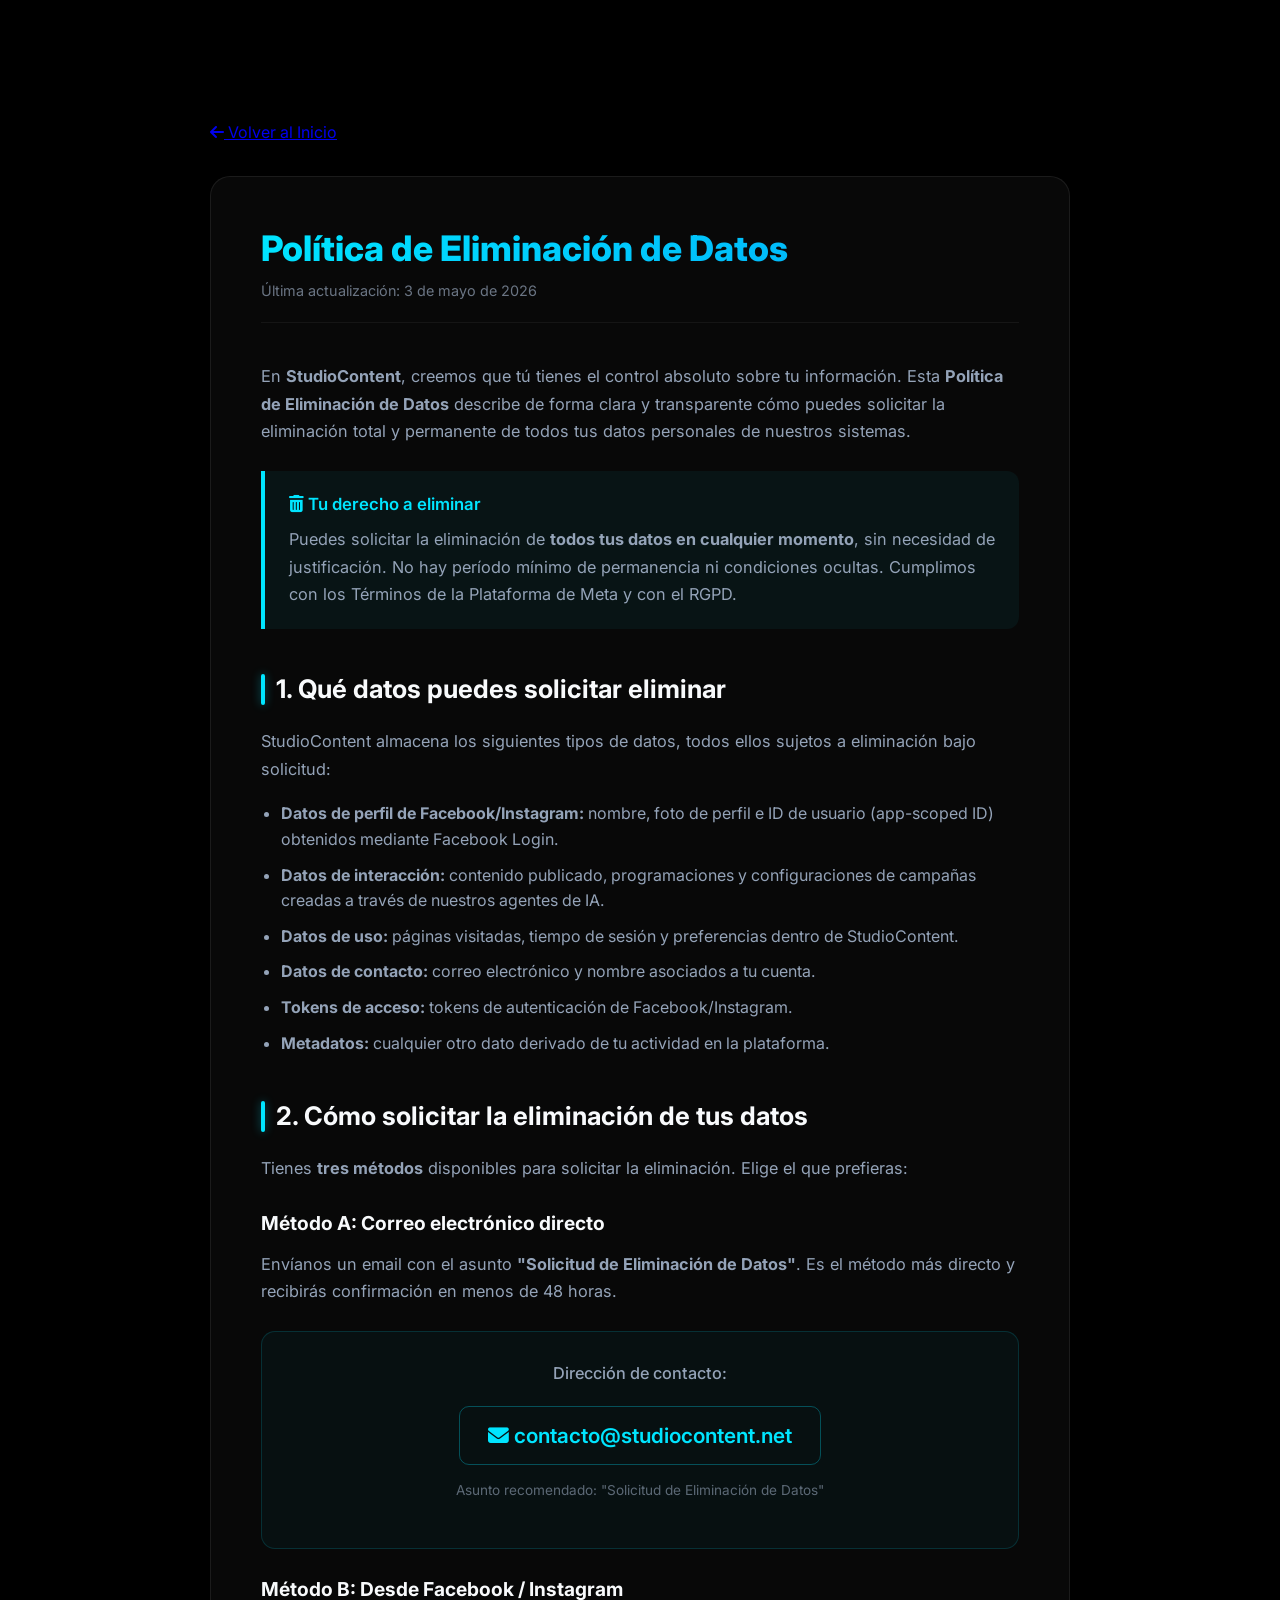
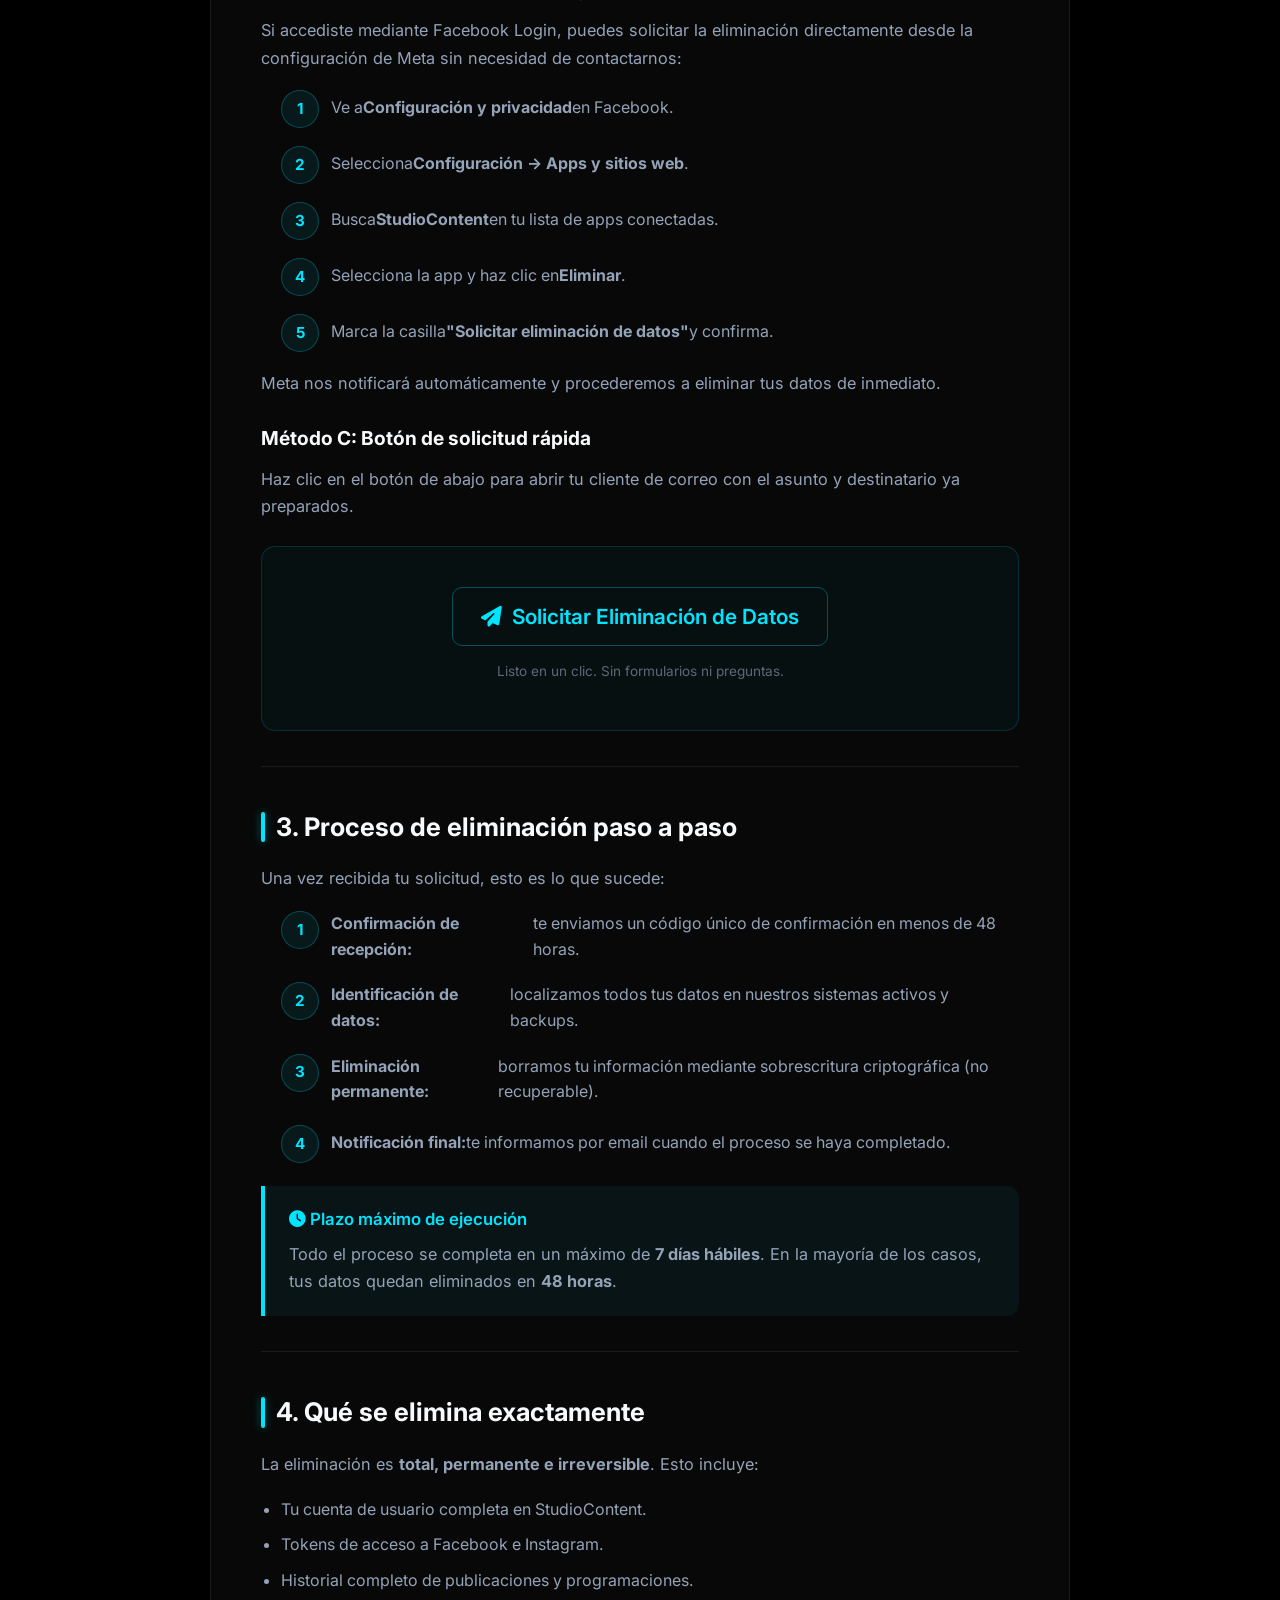
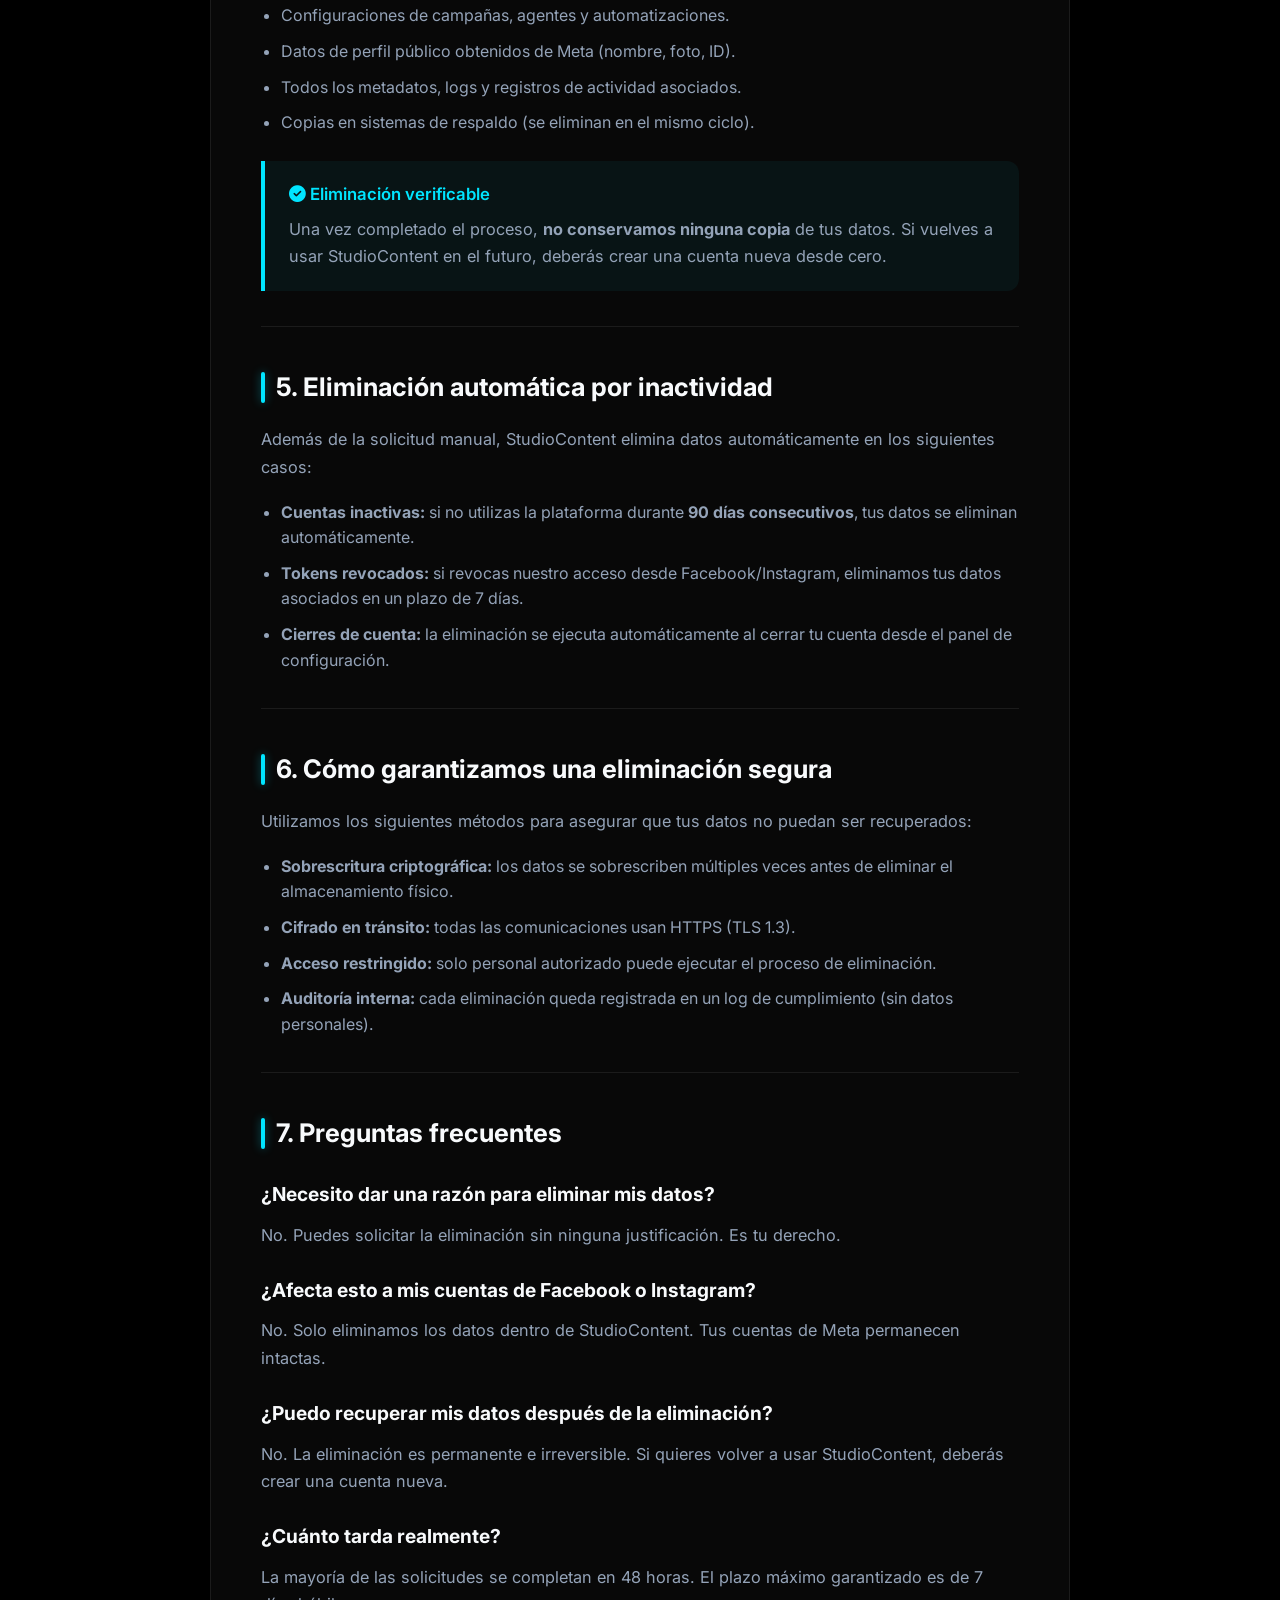
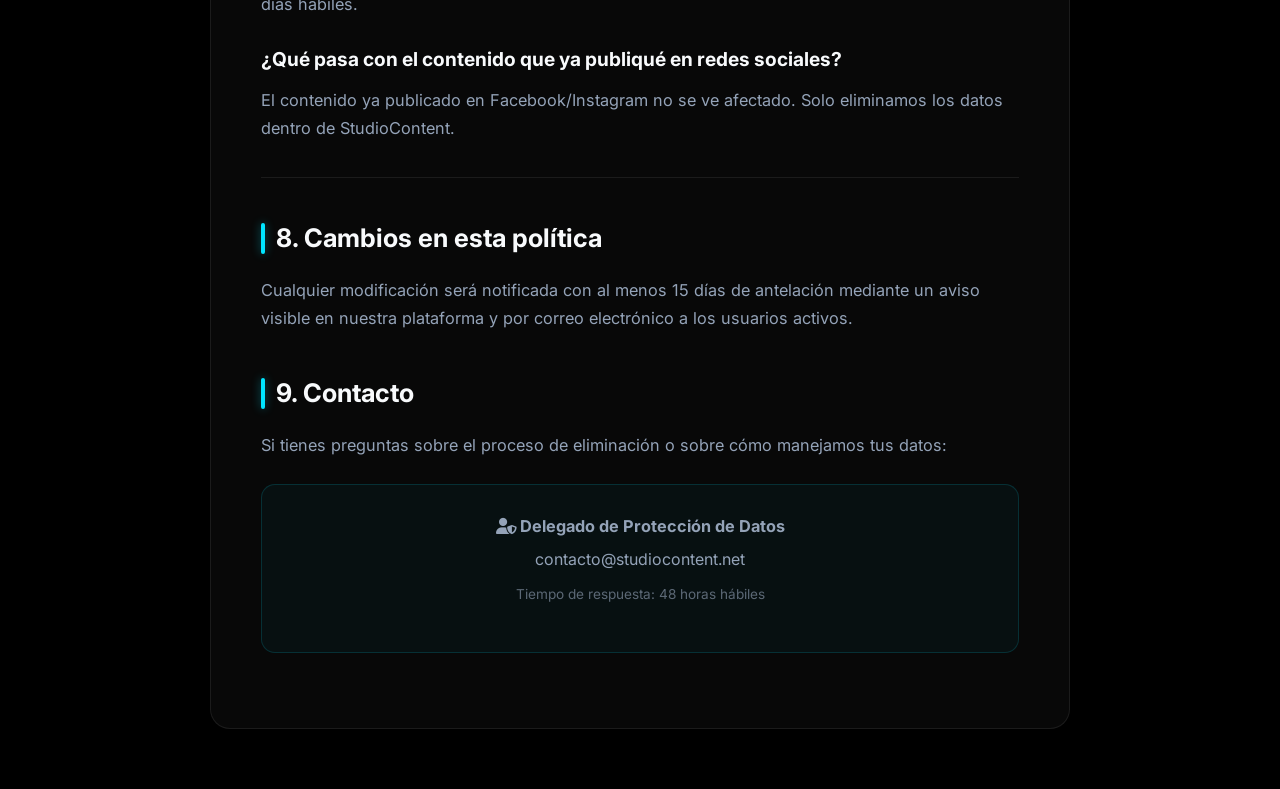
==== privacidad.html @ d4dc36b8 "Add files via upload" ====
<!DOCTYPE html>
<html lang="es">

<head>
  <meta charset="UTF-8" />
  <meta name="viewport" content="width=device-width, initial-scale=1.0" />
  <title>Política de Eliminación de Datos - StudioContent</title>

  <link rel="preconnect" href="https://fonts.googleapis.com">
  <link rel="preconnect" href="https://fonts.gstatic.com" crossorigin>
  <link href="https://fonts.googleapis.com/css2?family=Inter:wght@400;500;600;700;800&display=swap" rel="stylesheet">

  <link rel="stylesheet" href="style.css" />

  <link rel="stylesheet" href="https://cdnjs.cloudflare.com/ajax/libs/font-awesome/6.5.0/css/all.min.css"
    integrity="sha512-..." crossorigin="anonymous" referrerpolicy="no-referrer" />

  <style>
    :root {
      --bg-dark: #000000;
      --accent-cyan: #00e5ff;
      --accent-blue: #0070f3;
      --text-primary: #f8fafc;
      --text-secondary: #94a3b8;
      --gradient-primary: linear-gradient(135deg, #00e5ff 0%, #0070f3 100%);
      --glass-effect: rgba(255, 255, 255, 0.03);
      --glass-border: rgba(255, 255, 255, 0.08);
    }

    * {
      margin: 0;
      padding: 0;
      box-sizing: border-box;
      font-family: 'Inter', system-ui, -apple-system, sans-serif;
    }

    body {
      background-color: var(--bg-dark);
      color: var(--text-primary);
    }

    .landing-container {
      max-width: 900px;
      margin: 0 auto;
      padding: 120px 20px 60px;
    }

    .back-nav {
      margin-bottom: 30px;
    }

    .content-card {
      background: var(--glass-effect);
      backdrop-filter: blur(16px);
      -webkit-backdrop-filter: blur(16px);
      border: 1px solid var(--glass-border);
      border-radius: 20px;
      padding: 50px;
    }

    .content-card h1 {
      font-size: 2.2rem;
      font-weight: 800;
      margin-bottom: 10px;
      line-height: 1.2;
      background: var(--gradient-primary);
      background-size: 200% auto;
      color: transparent;
      -webkit-background-clip: text;
      background-clip: text;
    }

    .content-card .last-updated {
      font-size: 0.9rem;
      color: var(--text-secondary);
      margin-bottom: 40px;
      border-bottom: 1px solid var(--glass-border);
      padding-bottom: 20px;
      opacity: 0.7;
    }

    .content-card h2 {
      font-size: 1.6rem;
      color: var(--text-primary);
      margin-top: 40px;
      margin-bottom: 18px;
      position: relative;
      padding-left: 15px;
    }

    .content-card h2::before {
      content: '';
      position: absolute;
      left: 0;
      top: 5px;
      bottom: 5px;
      width: 4px;
      background: var(--accent-cyan);
      border-radius: 4px;
      box-shadow: 0 0 10px rgba(0, 229, 255, 0.4);
    }

    .content-card h3 {
      font-size: 1.2rem;
      color: var(--text-primary);
      margin-top: 25px;
      margin-bottom: 12px;
    }

    .content-card p {
      font-size: 1.02rem;
      color: var(--text-secondary);
      line-height: 1.7;
      margin-bottom: 18px;
    }

    .content-card ul,
    .content-card ol {
      margin-bottom: 20px;
      padding-left: 20px;
      color: var(--text-secondary);
    }

    .content-card li {
      margin-bottom: 10px;
      line-height: 1.6;
    }

    .highlight-box {
      background: rgba(0, 229, 255, 0.05);
      border-left: 4px solid var(--accent-cyan);
      padding: 20px 24px;
      margin: 25px 0;
      border-radius: 0 12px 12px 0;
      color: #fff;
    }

    .highlight-box .highlight-title {
      font-weight: 600;
      color: var(--accent-cyan);
      margin-bottom: 8px;
      font-size: 1.05rem;
    }

    .contact-card {
      background: rgba(0, 229, 255, 0.04);
      border: 1px solid rgba(0, 229, 255, 0.15);
      border-radius: 14px;
      padding: 28px;
      margin: 25px 0;
      text-align: center;
    }

    .contact-card .email-link {
      display: inline-block;
      font-size: 1.3rem;
      font-weight: 600;
      color: var(--accent-cyan);
      text-decoration: none;
      padding: 12px 28px;
      border: 1px solid rgba(0, 229, 255, 0.3);
      border-radius: 10px;
      margin-top: 12px;
      transition: all 0.3s ease;
    }

    .contact-card .email-link:hover {
      background: rgba(0, 229, 255, 0.1);
      box-shadow: 0 0 25px rgba(0, 229, 255, 0.2);
      transform: translateY(-2px);
    }

    .step-list {
      counter-reset: step;
      list-style: none;
      padding-left: 0;
    }

    .step-list li {
      counter-increment: step;
      position: relative;
      padding-left: 50px;
      margin-bottom: 20px;
      min-height: 36px;
      display: flex;
      align-items: center;
    }

    .step-list li::before {
      content: counter(step);
      position: absolute;
      left: 0;
      top: 0;
      width: 36px;
      height: 36px;
      background: rgba(0, 229, 255, 0.08);
      border: 1px solid rgba(0, 229, 255, 0.25);
      border-radius: 50%;
      display: flex;
      align-items: center;
      justify-content: center;
      font-weight: 700;
      color: var(--accent-cyan);
      font-size: 0.95rem;
    }

    .divider {
      border: none;
      border-top: 1px solid rgba(255, 255, 255, 0.08);
      margin: 35px 0;
    }

    @media (max-width: 768px) {
      .landing-container {
        padding: 100px 16px 40px;
      }

      .content-card {
        padding: 30px 20px;
      }

      .content-card h1 {
        font-size: 1.7rem;
      }

      .step-list li {
        padding-left: 44px;
      }
    }
  </style>
</head>

<body>
  <div class="landing-container">
    <div class="back-nav">
      <a href="index.html" class="btn btn-secondary">
        <i class="fa-solid fa-arrow-left"></i> Volver al Inicio
      </a>
    </div>

    <div class="content-card">
      <h1>Política de Eliminación de Datos</h1>
      <div class="last-updated">Última actualización: 3 de mayo de 2026</div>

      <!-- INTRO -->
      <p>En <strong>StudioContent</strong>, creemos que tú tienes el control absoluto sobre tu información. Esta
        <strong>Política de Eliminación de Datos</strong> describe de forma clara y transparente cómo puedes solicitar
        la eliminación total y permanente de todos tus datos personales de nuestros sistemas.
      </p>

      <div class="highlight-box">
        <div class="highlight-title"><i class="fa-solid fa-trash-can"></i> Tu derecho a eliminar</div>
        <p style="margin-bottom: 0;">Puedes solicitar la eliminación de <strong>todos tus datos en cualquier
            momento</strong>, sin necesidad de justificación. No hay período mínimo de permanencia ni condiciones
          ocultas. Cumplimos con los Términos de la Plataforma de Meta y con el RGPD.</p>
      </div>

      <!-- SECCIÓN 1: QUÉ DATOS ESTÁN SUJETOS A ELIMINACIÓN -->
      <h2>1. Qué datos puedes solicitar eliminar</h2>
      <p>StudioContent almacena los siguientes tipos de datos, todos ellos sujetos a eliminación bajo solicitud:</p>
      <ul>
        <li><strong>Datos de perfil de Facebook/Instagram:</strong> nombre, foto de perfil e ID de usuario (app-scoped
          ID) obtenidos mediante Facebook Login.</li>
        <li><strong>Datos de interacción:</strong> contenido publicado, programaciones y configuraciones de campañas
          creadas a través de nuestros agentes de IA.</li>
        <li><strong>Datos de uso:</strong> páginas visitadas, tiempo de sesión y preferencias dentro de StudioContent.
        </li>
        <li><strong>Datos de contacto:</strong> correo electrónico y nombre asociados a tu cuenta.</li>
        <li><strong>Tokens de acceso:</strong> tokens de autenticación de Facebook/Instagram.</li>
        <li><strong>Metadatos:</strong> cualquier otro dato derivado de tu actividad en la plataforma.</li>
      </ul>

      <!-- SECCIÓN 2: MÉTODOS DE ELIMINACIÓN -->
      <h2>2. Cómo solicitar la eliminación de tus datos</h2>
      <p>Tienes <strong>tres métodos</strong> disponibles para solicitar la eliminación. Elige el que prefieras:</p>

      <h3>Método A: Correo electrónico directo</h3>
      <p>Envíanos un email con el asunto <strong>"Solicitud de Eliminación de Datos"</strong>. Es el método más directo
        y
        recibirás confirmación en menos de 48 horas.</p>

      <div class="contact-card">
        <p style="margin-bottom: 6px; font-weight: 500;">Dirección de contacto:</p>
        <a href="mailto:contacto@studiocontent.net" class="email-link">
          <i class="fa-solid fa-envelope"></i> contacto@studiocontent.net
        </a>
        <p style="margin-top: 14px; font-size: 0.85rem; opacity: 0.6;">Asunto recomendado: "Solicitud de Eliminación de
          Datos"</p>
      </div>

      <h3>Método B: Desde Facebook / Instagram</h3>
      <p>Si accediste mediante Facebook Login, puedes solicitar la eliminación directamente desde la configuración de
        Meta sin necesidad de contactarnos:</p>
      <ol class="step-list">
        <li>Ve a <strong>Configuración y privacidad</strong> en Facebook.</li>
        <li>Selecciona <strong>Configuración → Apps y sitios web</strong>.</li>
        <li>Busca <strong>StudioContent</strong> en tu lista de apps conectadas.</li>
        <li>Selecciona la app y haz clic en <strong>Eliminar</strong>.</li>
        <li>Marca la casilla <strong>"Solicitar eliminación de datos"</strong> y confirma.</li>
      </ol>
      <p>Meta nos notificará automáticamente y procederemos a eliminar tus datos de inmediato.</p>

      <h3>Método C: Botón de solicitud rápida</h3>
      <p>Haz clic en el botón de abajo para abrir tu cliente de correo con el asunto y destinatario ya preparados.</p>
      <div class="contact-card">
        <a href="mailto:contacto@studiocontent.net?subject=Solicitud%20de%20Eliminaci%C3%B3n%20de%20Datos"
          class="email-link" style="display: inline-flex; align-items: center; gap: 10px;">
          <i class="fa-solid fa-paper-plane"></i> Solicitar Eliminación de Datos
        </a>
        <p style="margin-top: 14px; font-size: 0.85rem; opacity: 0.6;">Listo en un clic. Sin formularios ni preguntas.
        </p>
      </div>

      <hr class="divider" />

      <!-- SECCIÓN 3: PROCESO DE ELIMINACIÓN -->
      <h2>3. Proceso de eliminación paso a paso</h2>
      <p>Una vez recibida tu solicitud, esto es lo que sucede:</p>
      <ol class="step-list">
        <li><strong>Confirmación de recepción:</strong> te enviamos un código único de confirmación en menos de 48
          horas.</li>
        <li><strong>Identificación de datos:</strong> localizamos todos tus datos en nuestros sistemas activos y
          backups.</li>
        <li><strong>Eliminación permanente:</strong> borramos tu información mediante sobrescritura criptográfica (no
          recuperable).</li>
        <li><strong>Notificación final:</strong> te informamos por email cuando el proceso se haya completado.</li>
      </ol>

      <div class="highlight-box">
        <div class="highlight-title"><i class="fa-solid fa-clock"></i> Plazo máximo de ejecución</div>
        <p style="margin-bottom: 0;">Todo el proceso se completa en un máximo de <strong>7 días hábiles</strong>. En la
          mayoría de los casos, tus datos quedan eliminados en <strong>48 horas</strong>.</p>
      </div>

      <hr class="divider" />

      <!-- SECCIÓN 4: ALCANCE DE LA ELIMINACIÓN -->
      <h2>4. Qué se elimina exactamente</h2>
      <p>La eliminación es <strong>total, permanente e irreversible</strong>. Esto incluye:</p>
      <ul>
        <li>Tu cuenta de usuario completa en StudioContent.</li>
        <li>Tokens de acceso a Facebook e Instagram.</li>
        <li>Historial completo de publicaciones y programaciones.</li>
        <li>Configuraciones de campañas, agentes y automatizaciones.</li>
        <li>Datos de perfil público obtenidos de Meta (nombre, foto, ID).</li>
        <li>Todos los metadatos, logs y registros de actividad asociados.</li>
        <li>Copias en sistemas de respaldo (se eliminan en el mismo ciclo).</li>
      </ul>

      <div class="highlight-box">
        <div class="highlight-title"><i class="fa-solid fa-circle-check"></i> Eliminación verificable</div>
        <p style="margin-bottom: 0;">Una vez completado el proceso, <strong>no conservamos ninguna copia</strong> de tus
          datos. Si vuelves a usar StudioContent en el futuro, deberás crear una cuenta nueva desde cero.</p>
      </div>

      <hr class="divider" />

      <!-- SECCIÓN 5: ELIMINACIÓN AUTOMÁTICA POR INACTIVIDAD -->
      <h2>5. Eliminación automática por inactividad</h2>
      <p>Además de la solicitud manual, StudioContent elimina datos automáticamente en los siguientes casos:</p>
      <ul>
        <li><strong>Cuentas inactivas:</strong> si no utilizas la plataforma durante <strong>90 días
            consecutivos</strong>, tus datos se eliminan automáticamente.</li>
        <li><strong>Tokens revocados:</strong> si revocas nuestro acceso desde Facebook/Instagram, eliminamos tus datos
          asociados en un plazo de 7 días.</li>
        <li><strong>Cierres de cuenta:</strong> la eliminación se ejecuta automáticamente al cerrar tu cuenta desde el
          panel de configuración.</li>
      </ul>

      <hr class="divider" />

      <!-- SECCIÓN 6: SEGURIDAD EN LA ELIMINACIÓN -->
      <h2>6. Cómo garantizamos una eliminación segura</h2>
      <p>Utilizamos los siguientes métodos para asegurar que tus datos no puedan ser recuperados:</p>
      <ul>
        <li><strong>Sobrescritura criptográfica:</strong> los datos se sobrescriben múltiples veces antes de eliminar el
          almacenamiento físico.</li>
        <li><strong>Cifrado en tránsito:</strong> todas las comunicaciones usan HTTPS (TLS 1.3).</li>
        <li><strong>Acceso restringido:</strong> solo personal autorizado puede ejecutar el proceso de eliminación.</li>
        <li><strong>Auditoría interna:</strong> cada eliminación queda registrada en un log de cumplimiento (sin datos
          personales).</li>
      </ul>

      <hr class="divider" />

      <!-- SECCIÓN 7: PREGUNTAS FRECUENTES -->
      <h2>7. Preguntas frecuentes</h2>

      <h3>¿Necesito dar una razón para eliminar mis datos?</h3>
      <p>No. Puedes solicitar la eliminación sin ninguna justificación. Es tu derecho.</p>

      <h3>¿Afecta esto a mis cuentas de Facebook o Instagram?</h3>
      <p>No. Solo eliminamos los datos dentro de StudioContent. Tus cuentas de Meta permanecen intactas.</p>

      <h3>¿Puedo recuperar mis datos después de la eliminación?</h3>
      <p>No. La eliminación es permanente e irreversible. Si quieres volver a usar StudioContent, deberás crear una
        cuenta nueva.</p>

      <h3>¿Cuánto tarda realmente?</h3>
      <p>La mayoría de las solicitudes se completan en 48 horas. El plazo máximo garantizado es de 7 días hábiles.</p>

      <h3>¿Qué pasa con el contenido que ya publiqué en redes sociales?</h3>
      <p>El contenido ya publicado en Facebook/Instagram no se ve afectado. Solo eliminamos los datos dentro de
        StudioContent.</p>

      <hr class="divider" />

      <!-- SECCIÓN 8: CAMBIOS Y CONTACTO -->
      <h2>8. Cambios en esta política</h2>
      <p>Cualquier modificación será notificada con al menos 15 días de antelación mediante un aviso visible en nuestra
        plataforma y por correo electrónico a los usuarios activos.</p>

      <h2>9. Contacto</h2>
      <p>Si tienes preguntas sobre el proceso de eliminación o sobre cómo manejamos tus datos:</p>
      <div class="contact-card">
        <p style="margin-bottom: 6px;"><strong><i class="fa-solid fa-user-shield"></i> Delegado de Protección de
            Datos</strong></p>
        <a href="mailto:contacto@studiocontent.net" style="color: var(--text-secondary); text-decoration: none;">
          contacto@studiocontent.net
        </a>
        <p style="margin-top: 10px; font-size: 0.85rem; opacity: 0.6;">Tiempo de respuesta: 48 horas hábiles</p>
      </div>

    </div>
  </div>

</body>

</html>
---- style.css ----
:root {
    --bg-dark: #000000;
    --card-bg: #0a0a0a;
    --accent-cyan: #00e5ff;
    --accent-emerald: #6ba3ff;
    --text-primary: #f8fafc;
    --text-secondary: #94a3b8;
    --gradient-primary: linear-gradient(135deg, #00e5ff 0%, #0070f3 100%);
    --shadow-neon: 0 0 20px rgba(0, 229, 255, 0.3);
    --glass-effect: rgba(255, 255, 255, 0.03);
    --glass-border: rgba(255, 255, 255, 0.08);
}

* {
    margin: 0;
    padding: 0;
    box-sizing: border-box;
    font-family: 'Inter', system-ui, -apple-system, sans-serif;
}

body {
    background-color: var(--bg-dark);
    color: var(--text-primary);
    overflow-x: hidden;
    line-height: 1.6;
}

/* Scrollbar */
::-webkit-scrollbar {
    width: 6px;
}
::-webkit-scrollbar-track {
    background: var(--bg-dark);
}
::-webkit-scrollbar-thumb {
    background: var(--glass-border);
    border-radius: 10px;
}
::-webkit-scrollbar-thumb:hover {
    background: var(--accent-cyan);
}

/* Utils */
.container {
    max-width: 1200px;
    margin: 0 auto;
    padding: 0 2rem;
}

.gradient-text {
    background: var(--gradient-primary);
    -webkit-background-clip: text;
    background-clip: text;
    -webkit-text-fill-color: transparent;
}

.glass {
    background: var(--glass-effect);
    backdrop-filter: blur(12px);
    border: 1px solid var(--glass-border);
    border-radius: 16px;
}

.btn-primary {
    background: var(--gradient-primary);
    color: #fff;
    padding: 0.8rem 2rem;
    border-radius: 50px;
    text-decoration: none;
    font-weight: 700;
    transition: all 0.4s cubic-bezier(0.4, 0, 0.2, 1);
    box-shadow: 0 10px 30px -10px rgba(0, 229, 255, 0.5);
    display: inline-block;
    border: 1px solid rgba(0, 229, 255, 0.3);
    cursor: pointer;
    position: relative;
    overflow: hidden;
}

.btn-primary::after {
    content: '';
    position: absolute;
    top: 0;
    left: -150%;
    width: 50%;
    height: 100%;
    background: linear-gradient(
        to right,
        rgba(255, 255, 255, 0) 0%,
        rgba(255, 255, 255, 0.4) 50%,
        rgba(255, 255, 255, 0) 100%
    );
    transform: skewX(-25deg);
    animation: shine 4s infinite;
}

@keyframes shine {
    0% { left: -150%; }
    20% { left: 200%; }
    100% { left: 200%; }
}

.btn-primary:hover {
    transform: translateY(-4px) scale(1.03);
    box-shadow: 0 20px 40px -10px rgba(0, 229, 255, 0.8);
    background: linear-gradient(135deg, #00e5ff 20%, #0070f3 100%);
}

@keyframes bounceFast {
    0%, 100% { transform: translateY(0); }
    50% { transform: translateY(-6px); }
}

.btn-bounce {
    animation: bounceFast 0.5s infinite cubic-bezier(0.28, 0.84, 0.42, 1);
}

/* Animations */
.reveal {
    opacity: 0;
    transform: translateY(30px);
    transition: all 1s cubic-bezier(0.22, 1, 0.36, 1);
}

.reveal.revealed {
    opacity: 1;
    transform: translateY(0);
}

/* Header/Nav */
header {
    position: fixed;
    top: 0;
    left: 0;
    width: 100%;
    z-index: 1000;
    padding: 1.5rem 0;
    transition: all 0.3s ease;
}

header.scrolled {
    padding: 1rem 0;
    background: rgba(10, 12, 16, 0.8);
    backdrop-filter: blur(10px);
    border-bottom: 1px solid var(--glass-border);
}

nav {
    display: flex;
    justify-content: space-between;
    align-items: center;
}

.logo {
    font-size: 1.5rem;
    font-weight: 800;
    letter-spacing: -1px;
}

.nav-links {
    display: flex;
    gap: 2.5rem;
    list-style: none;
}

.nav-links a {
    text-decoration: none;
    color: var(--text-secondary);
    font-size: 0.95rem;
    font-weight: 500;
    transition: color 0.3s;
}

.nav-links a:hover {
    color: var(--accent-cyan);
}

/* Hero Section */
.hero {
    padding: 6rem 0 4rem;
    text-align: center;
    position: relative;
}

.hero::before {
    content: '';
    position: absolute;
    top: 0;
    left: 50%;
    transform: translateX(-50%);
    width: 80%;
    height: 400px;
    background: radial-gradient(circle, rgba(0, 229, 255, 0.08) 0%, transparent 70%);
    z-index: -1;
}

.badge {
    background: var(--glass-effect);
    border: 1px solid var(--glass-border);
    padding: 0.5rem 1.2rem;
    border-radius: 100px;
    font-size: 0.8rem;
    font-weight: 600;
    text-transform: uppercase;
    letter-spacing: 1px;
    margin-bottom: 2rem;
    display: inline-block;
}

.hero h1 {
    font-size: clamp(2.5rem, 6vw, 4.5rem);
    font-weight: 800;
    line-height: 1.1;
    margin-bottom: 1.5rem;
}

.magenta-text {
    color: #00e5ff;
    text-shadow: 0 0 15px rgba(0, 229, 255, 0.35);
}

.white-text {
    color: #ffffff;
}

.hero-title .text-block {
    display: inline;
}

.hero p {
    color: var(--text-secondary);
    font-size: 1.2rem;
    max-width: 700px;
    margin: 0 auto 2.5rem;
}

.pills-container {
    display: flex;
    justify-content: center;
    gap: 1rem;
    flex-wrap: wrap;
    margin-bottom: 4rem;
}

.pill {
    background: var(--glass-effect);
    border: 1px solid var(--glass-border);
    padding: 0.6rem 1.5rem;
    border-radius: 12px;
    font-size: 0.85rem;
    font-weight: 700;
    color: var(--text-primary);
}

.hero-media {
    max-width: 1000px;
    margin: 0 auto;
    position: relative;
    border-radius: 20px;
    overflow: hidden;
    box-shadow: 0 40px 100px -30px rgba(0, 0, 0, 0.8);
    border: 1px solid var(--glass-border);
}

.hero-media img {
    width: 100%;
    display: block;
}

/* Video Preview Section Styles */
.video-section-wrapper {
    max-width: 1000px;
    margin: 0 auto 5rem;
    position: relative;
    z-index: 5;
    padding: 0 1rem;
}

.video-glow {
    position: absolute;
    top: 50%;
    left: 50%;
    transform: translate(-50%, -50%);
    width: 110%;
    height: 110%;
    background: radial-gradient(circle, rgba(0, 229, 255, 0.12) 0%, transparent 70%);
    z-index: -1;
    pointer-events: none;
}

.video-container {
    position: relative;
    border-radius: 20px;
    overflow: hidden;
    box-shadow: 0 40px 100px -30px rgba(0, 0, 0, 0.8);
    transition: all 0.5s cubic-bezier(0.16, 1, 0.3, 1);
    border: 1px solid var(--glass-border);
}

.video-container:hover {
    transform: translateY(-8px) scale(1.02);
    box-shadow: 0 50px 110px -20px rgba(0, 229, 255, 0.25);
    border-color: rgba(0, 229, 255, 0.4);
}

.video-poster {
    position: relative;
    width: 100%;
    aspect-ratio: 16 / 9;
    cursor: pointer;
    overflow: hidden;
}

.placeholder-img {
    width: 100%;
    height: 100%;
    object-fit: cover;
    filter: brightness(0.6) contrast(1.1);
    transition: transform 0.8s ease, filter 0.5s ease;
}

.video-container:hover .placeholder-img {
    transform: scale(1.05);
    filter: brightness(0.7) contrast(1.1);
}

.play-icon-overlay {
    position: absolute;
    inset: 0;
    display: flex;
    flex-direction: column;
    align-items: center;
    justify-content: center;
    gap: 2rem;
    background: radial-gradient(circle, rgba(0, 0, 0, 0.2) 0%, rgba(0, 0, 0, 0.5) 100%);
    transition: all 0.4s ease;
}

.play-circle {
    width: 90px;
    height: 90px;
    background: rgba(255, 255, 255, 0.1);
    backdrop-filter: blur(12px);
    border: 1px solid rgba(255, 255, 255, 0.2);
    border-radius: 50%;
    display: flex;
    align-items: center;
    justify-content: center;
    transition: all 0.4s cubic-bezier(0.175, 0.885, 0.32, 1.275);
}

.play-circle svg {
    width: 36px;
    height: 36px;
    margin-left: 5px;
}

.video-container:hover .play-circle {
    background: #00e5ff;
    border-color: #00e5ff;
    transform: scale(1.15);
    box-shadow: 0 0 40px rgba(0, 229, 255, 0.6);
}

.video-container:hover .play-circle svg path {
    fill: #000;
}

.coming-soon {
    font-size: 0.85rem;
    font-weight: 800;
    letter-spacing: 3px;
    text-transform: uppercase;
    color: var(--text-primary);
    background: rgba(0, 255, 136, 0.1);
    padding: 0.6rem 1.6rem;
    border-radius: 50px;
    border: 1px solid rgba(0, 255, 136, 0.3);
    backdrop-filter: blur(10px);
    box-shadow: 0 5px 15px rgba(0, 0, 0, 0.3);
    transform: translateY(10px);
    opacity: 0.8;
    transition: all 0.4s ease;
}

.video-container:hover .coming-soon {
    transform: translateY(0);
    opacity: 1;
    background: rgba(0, 255, 136, 0.2);
    border-color: var(--accent-cyan);
}

.video-container video {
    width: 100%;
    display: block;
}

/* Carousel / Marquee section */
.marquee-container {
    position: relative;
    overflow: hidden;
    width: 100vw;
    left: 50%;
    transform: translateX(-50%);
    padding: 2rem 0;
}

.marquee-fade-left {
    position: absolute;
    left: 0;
    top: 0;
    bottom: 0;
    width: 15vw;
    background: linear-gradient(to right, var(--bg-dark), transparent);
    z-index: 20;
    pointer-events: none;
}

.marquee-fade-right {
    position: absolute;
    right: 0;
    top: 0;
    bottom: 0;
    width: 15vw;
    background: linear-gradient(to left, var(--bg-dark), transparent);
    z-index: 20;
    pointer-events: none;
}

.marquee-track {
    display: flex;
    width: max-content;
    gap: 1.5rem;
    padding-right: 1.5rem;
    animation: marquee 40s linear infinite;
    margin-bottom: 2rem;
}

.marquee-track-reverse {
    display: flex;
    width: max-content;
    gap: 1.5rem;
    padding-right: 1.5rem;
    animation: marquee-reverse 45s linear infinite;
}

.marquee-track:hover, .marquee-track-reverse:hover {
    animation-play-state: paused;
}

@keyframes marquee {
    0% { transform: translateX(0); }
    100% { transform: translateX(-50%); }
}

@keyframes marquee-reverse {
    0% { transform: translateX(-50%); }
    100% { transform: translateX(0); }
}

.marquee-item {
    width: 240px;
    aspect-ratio: 4 / 5;
    position: relative;
    border-radius: 16px;
}

@media (min-width: 768px) {
    .marquee-item {
        width: 300px;
    }
}

.marquee-item-glow {
    position: absolute;
    inset: 0;
    background: rgba(0, 229, 255, 0.2);
    border-radius: 16px;
    filter: blur(20px);
    opacity: 0;
    transition: opacity 0.5s ease;
}

.marquee-item:hover .marquee-item-glow {
    opacity: 1;
}

.marquee-item img {
    width: 100%;
    height: 100%;
    object-fit: cover;
    border-radius: 16px;
    border: 1px solid rgba(255, 255, 255, 0.1);
    position: relative;
    z-index: 10;
    transition: transform 0.5s ease;
    box-shadow: 0 20px 40px -10px rgba(0, 0, 0, 0.5);
}

.marquee-item:hover img {
    transform: scale(1.02);
}

/* Sections */
section {
    padding: 6rem 0;
}

.section-head {
    text-align: center;
    margin-bottom: 4rem;
}

.section-head h2 {
    font-size: 2.5rem;
    margin-bottom: 1rem;
}

/* Bento Grid */
.bento-grid {
    display: grid;
    grid-template-columns: repeat(3, 1fr);
    gap: 1.5rem;
}

.bento-item {
    padding: 2.5rem;
    transition: transform 0.3s;
}

.bento-item:hover {
    transform: translateY(-5px);
}

.bento-item h3 {
    margin-bottom: 1rem;
    font-size: 1.5rem;
}

.bento-item p {
    color: var(--text-secondary);
}

.bento-1 { grid-column: span 2; }
.bento-2 { grid-column: span 1; }
.bento-3 { grid-column: span 1; }
.bento-4 { grid-column: span 2; }

/* Pricing */
.pricing-card {
    max-width: 500px;
    margin: 0 auto;
    padding: 3rem;
    text-align: center;
}

.price {
    font-size: 4rem;
    font-weight: 800;
    margin: 1.5rem 0;
}

.old-price {
    text-decoration: line-through;
    opacity: 0.5;
    font-size: 1.5rem;
}

.features-list {
    list-style: none;
    margin-bottom: 2rem;
    text-align: left;
}

.features-list li {
    margin-bottom: 0.8rem;
    display: flex;
    align-items: center;
}

.features-list li::before {
    content: '✓';
    color: var(--accent-cyan);
    margin-right: 10px;
    font-weight: bold;
}

/* Mobile */
@media (max-width: 768px) {
    .container { padding: 0 1.2rem; }
    section { padding: 3rem 0; }
    .section-head { margin-bottom: 2rem; }
    .section-head h2 { font-size: 1.8rem; }
    .hero { padding: 5rem 0 3rem; }
    
    /* Optimized Typography to match screenshot */
    .hero h1.hero-title { 
        font-size: 2.3rem; /* Make it large and punchy */
        line-height: 1.1; 
        letter-spacing: -1px;
    }
    .hero-title .text-block {
        display: block; /* Break lines naturally for impact */
    }

    .hero p { margin: 0 auto 1.5rem; font-size: 1rem; line-height: 1.4; }
    .badge { margin-bottom: 1rem; padding: 0.3rem 0.8rem; font-size: 0.7rem; }
    .hero-media { margin-top: 1rem; }
    
    .pills-container { gap: 0.5rem; margin-bottom: 2.5rem; }
    .pill { font-size: 0.65rem; padding: 0.4rem 0.8rem; }
    .nav-links { display: none; }
    .bento-grid { grid-template-columns: 1fr; }
    .bento-1, .bento-2, .bento-3, .bento-4 { grid-column: span 1; }
    .btn-primary { width: auto; text-align: center; padding: 0.8rem 2rem; font-size: 1rem; display: block; margin-left: auto; margin-right: auto; }
    section .container { text-align: center; }
    section .container .glass { text-align: left; }
    section .container .bento-item { text-align: left; }
    .pricing-card { padding: 2rem 1.5rem; }
    
    /* Video Full Width on Mobile */
    .video-section-wrapper {
        margin-left: -1.2rem;
        margin-right: -1.2rem;
        width: 100vw;
        padding: 0;
        margin-bottom: 2rem;
    }
    .video-container {
        border-radius: 0;
        border-left: none;
        border-right: none;
    }
    .video-poster, .video-container video {
        border-radius: 0;
    }
}

/* ==========================================
   Value Stack Grid
   ========================================== */
.value-stack-grid {
    display: grid;
    grid-template-columns: repeat(2, 1fr);
    gap: 1.5rem;
    margin-bottom: 3rem;
}

.value-card {
    padding: 2rem;
    position: relative;
    overflow: hidden;
    transition: all 0.4s cubic-bezier(0.16, 1, 0.3, 1);
    text-align: left;
}

.value-card::before {
    content: '';
    position: absolute;
    top: 0;
    left: 0;
    width: 100%;
    height: 3px;
    background: var(--gradient-primary);
    opacity: 0;
    transition: opacity 0.4s ease;
}

.value-card:hover {
    transform: translateY(-6px);
    border-color: rgba(0, 229, 255, 0.3);
    box-shadow: 0 20px 60px -15px rgba(0, 229, 255, 0.15);
}

.value-card:hover::before {
    opacity: 1;
}

.value-card-icon {
    font-size: 2.5rem;
    margin-bottom: 1rem;
    filter: drop-shadow(0 0 8px rgba(0, 229, 255, 0.3));
}

.value-card h4 {
    font-size: 1.15rem;
    margin-bottom: 0.75rem;
    color: var(--text-primary);
}

.value-card p {
    color: var(--text-secondary);
    font-size: 0.9rem;
    line-height: 1.6;
    margin-bottom: 1rem;
}

.value-tag {
    display: inline-block;
    background: rgba(0, 229, 255, 0.1);
    color: var(--accent-cyan);
    padding: 0.3rem 0.8rem;
    border-radius: 50px;
    font-size: 0.8rem;
    font-weight: 700;
    border: 1px solid rgba(0, 229, 255, 0.2);
    letter-spacing: 0.5px;
}

/* ==========================================
   Value Total Bar
   ========================================== */
.value-total-bar {
    margin-bottom: 3rem;
}

.value-total-inner {
    display: flex;
    justify-content: center;
    align-items: center;
    gap: 3rem;
    background: rgba(255, 255, 255, 0.03);
    border: 1px solid var(--glass-border);
    border-radius: 16px;
    padding: 1.5rem 2.5rem;
    backdrop-filter: blur(12px);
}

.value-total-left,
.value-total-right {
    display: flex;
    flex-direction: column;
    align-items: center;
    gap: 0.3rem;
}

.value-total-label {
    font-size: 0.8rem;
    color: var(--text-secondary);
    text-transform: uppercase;
    letter-spacing: 1px;
    font-weight: 600;
}

.value-total-amount {
    font-size: 2rem;
    font-weight: 800;
    text-decoration: line-through;
    opacity: 0.4;
    color: var(--text-primary);
}

.value-total-price {
    font-size: 2.5rem;
    font-weight: 800;
    background: var(--gradient-primary);
    -webkit-background-clip: text;
    background-clip: text;
    -webkit-text-fill-color: transparent;
    text-shadow: none;
}

.value-total-price small {
    font-size: 1rem;
    -webkit-text-fill-color: var(--text-secondary);
}

/* ==========================================
   Pricing Badge
   ========================================== */
.pricing-badge {
    background: var(--gradient-primary);
    color: #fff;
    padding: 0.5rem 1.2rem;
    border-radius: 50px;
    font-size: 0.75rem;
    font-weight: 800;
    letter-spacing: 1px;
    display: inline-block;
    margin-bottom: 1rem;
    animation: pulseBadge 2s ease-in-out infinite;
}

@keyframes pulseBadge {
    0%, 100% { transform: scale(1); }
    50% { transform: scale(1.05); }
}

/* ==========================================
   Steps Row
   ========================================== */
.steps-row {
    display: flex;
    align-items: stretch;
    justify-content: center;
    gap: 0;
    margin: 3rem 0;
}

.step-item {
    flex: 1;
    text-align: center;
    padding: 2rem 1.5rem;
    max-width: 300px;
}

.step-number {
    width: 48px;
    height: 48px;
    border-radius: 50%;
    background: var(--gradient-primary);
    color: #fff;
    font-size: 1.3rem;
    font-weight: 800;
    display: flex;
    align-items: center;
    justify-content: center;
    margin: 0 auto 1rem;
    box-shadow: 0 8px 25px -5px rgba(0, 229, 255, 0.4);
}

.step-item h4 {
    font-size: 1.1rem;
    margin-bottom: 0.5rem;
    color: var(--text-primary);
}

.step-item p {
    color: var(--text-secondary);
    font-size: 0.85rem;
    line-height: 1.5;
}

.step-divider {
    width: 60px;
    height: 2px;
    background: linear-gradient(to right, var(--accent-cyan), transparent);
    align-self: center;
    margin-top: -2rem;
    opacity: 0.4;
}

/* ==========================================
   Desktop CTA Optimizations
   ========================================== */
@media (min-width: 769px) {
    .btn-primary {
        padding: 1rem 3rem;
        font-size: 1.15rem;
        letter-spacing: 0.5px;
    }
    
    .btn-hero {
        padding: 1.2rem 4rem !important;
        font-size: 1.3rem !important;
    }
    
    /* Nav Button shouldn't be massive */
    nav .btn-primary {
        padding: 0.6rem 1.8rem !important;
        font-size: 0.95rem !important;
    }
}

/* ==========================================
   Enhanced Mobile Optimizations
   ========================================== */
@media (max-width: 768px) {
    /* Value Stack: single column on mobile */
    .value-stack-grid {
        grid-template-columns: 1fr;
        gap: 1rem;
    }

    .value-card {
        padding: 1.5rem;
    }

    .value-card-icon {
        font-size: 2rem;
        margin-bottom: 0.75rem;
    }

    .value-card h4 {
        font-size: 1.05rem;
    }

    /* Value Total Bar mobile */
    .value-total-inner {
        flex-direction: column;
        gap: 1.5rem;
        padding: 1.5rem 1rem;
    }

    .value-total-amount {
        font-size: 1.5rem;
    }

    .value-total-price {
        font-size: 2rem;
    }

    /* Steps vertical on mobile */
    .steps-row {
        flex-direction: column;
        align-items: center;
        gap: 0;
    }

    .step-item {
        padding: 1.5rem 1rem;
    }

    .step-divider {
        width: 2px;
        height: 30px;
        background: linear-gradient(to bottom, var(--accent-cyan), transparent);
        margin: 0;
    }

    /* Pricing card mobile */
    .pricing-badge {
        font-size: 0.65rem;
        padding: 0.4rem 1rem;
    }

    .pricing-card .price {
        font-size: 3rem;
    }

    /* Better spacing for mobile sections */
    .section-head p {
        font-size: 0.95rem !important;
        line-height: 1.6 !important;
    }
    
    /* Ensure touch targets are large enough */
    .features-list li {
        padding: 0.4rem 0;
        font-size: 0.95rem;
    }
}
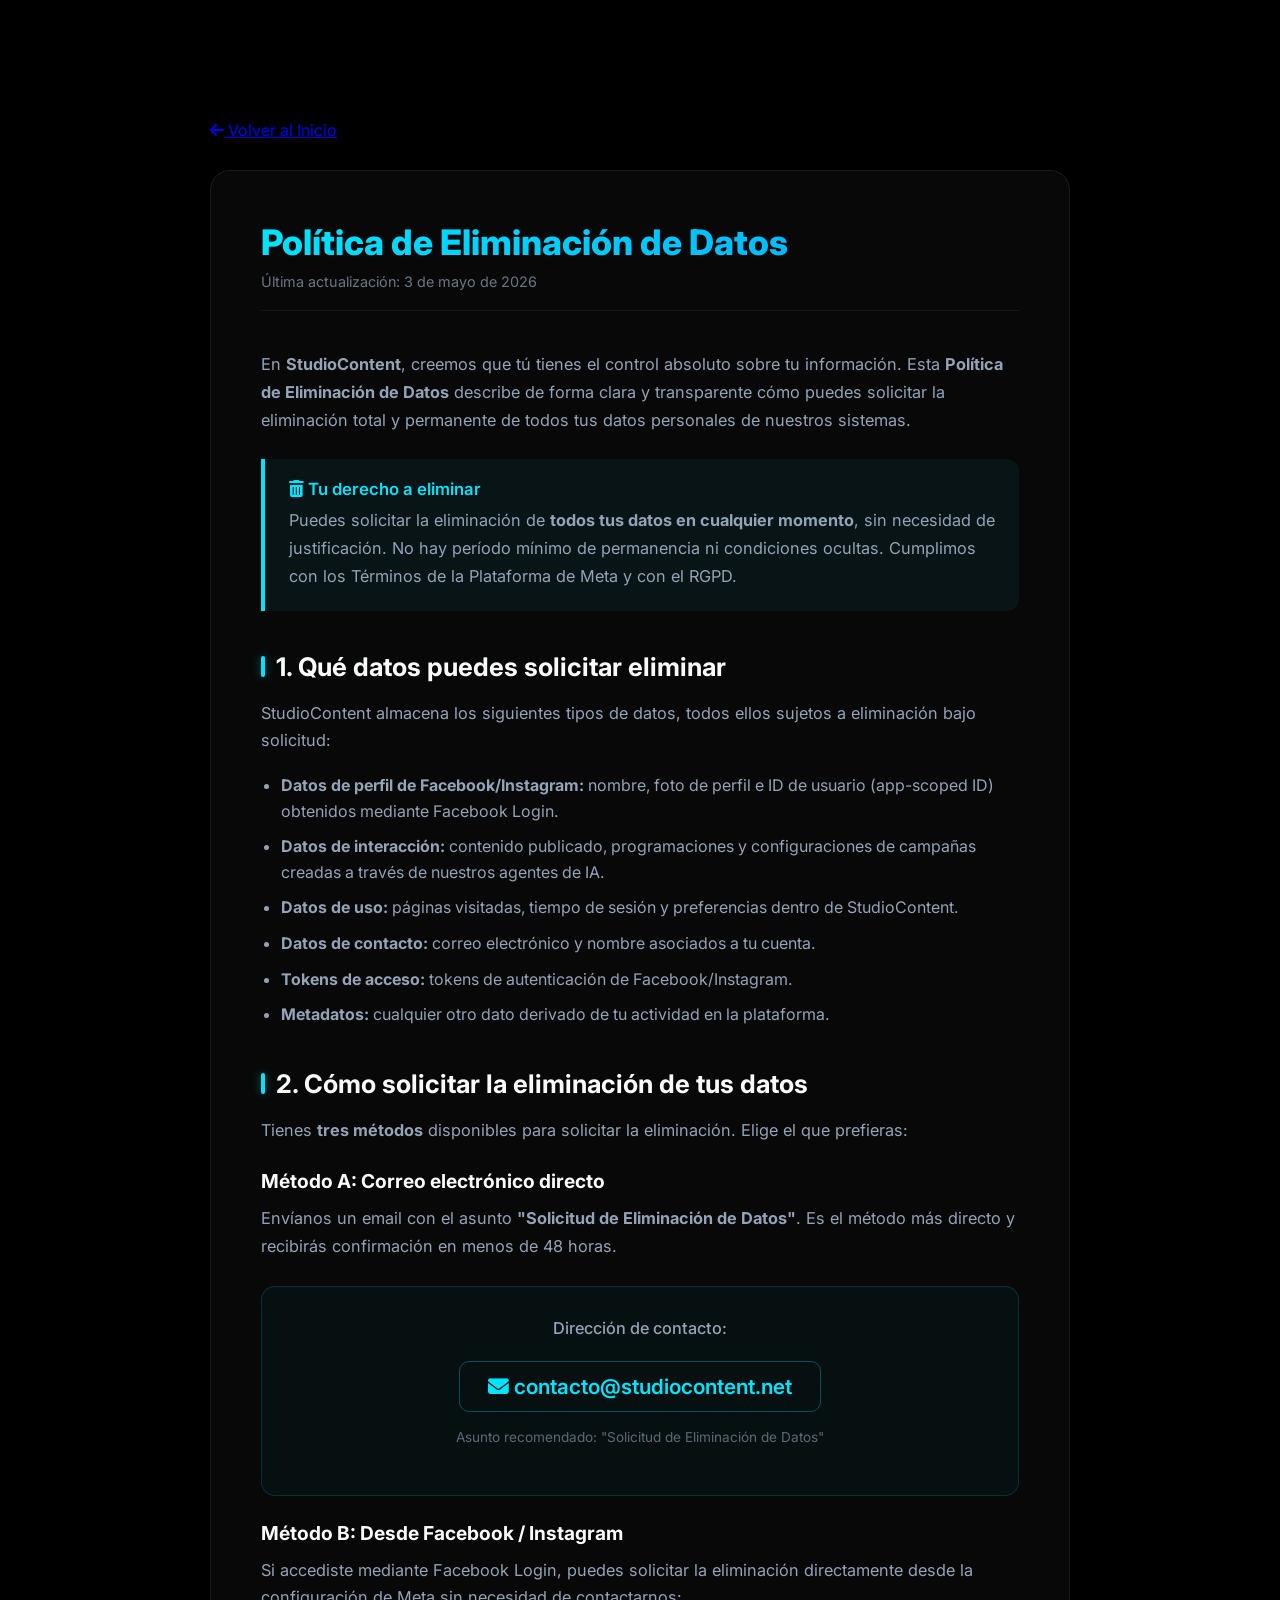
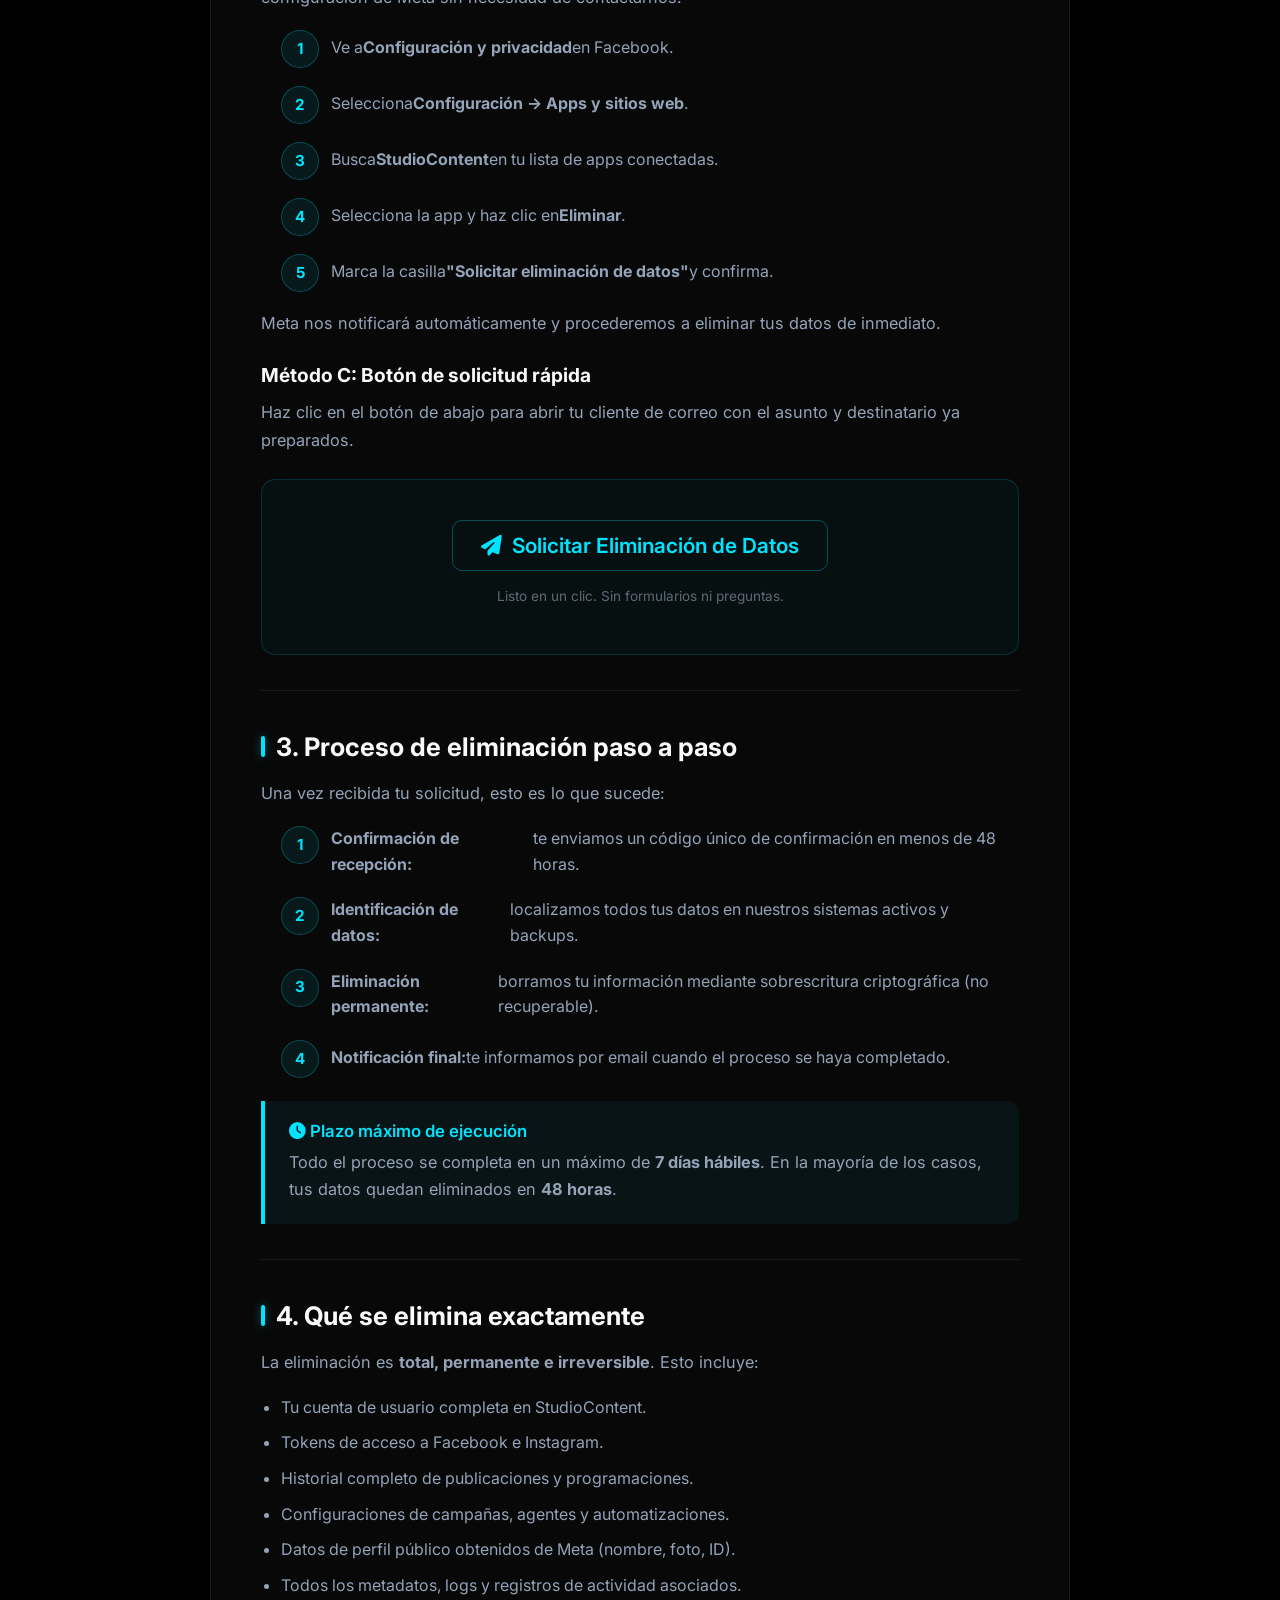
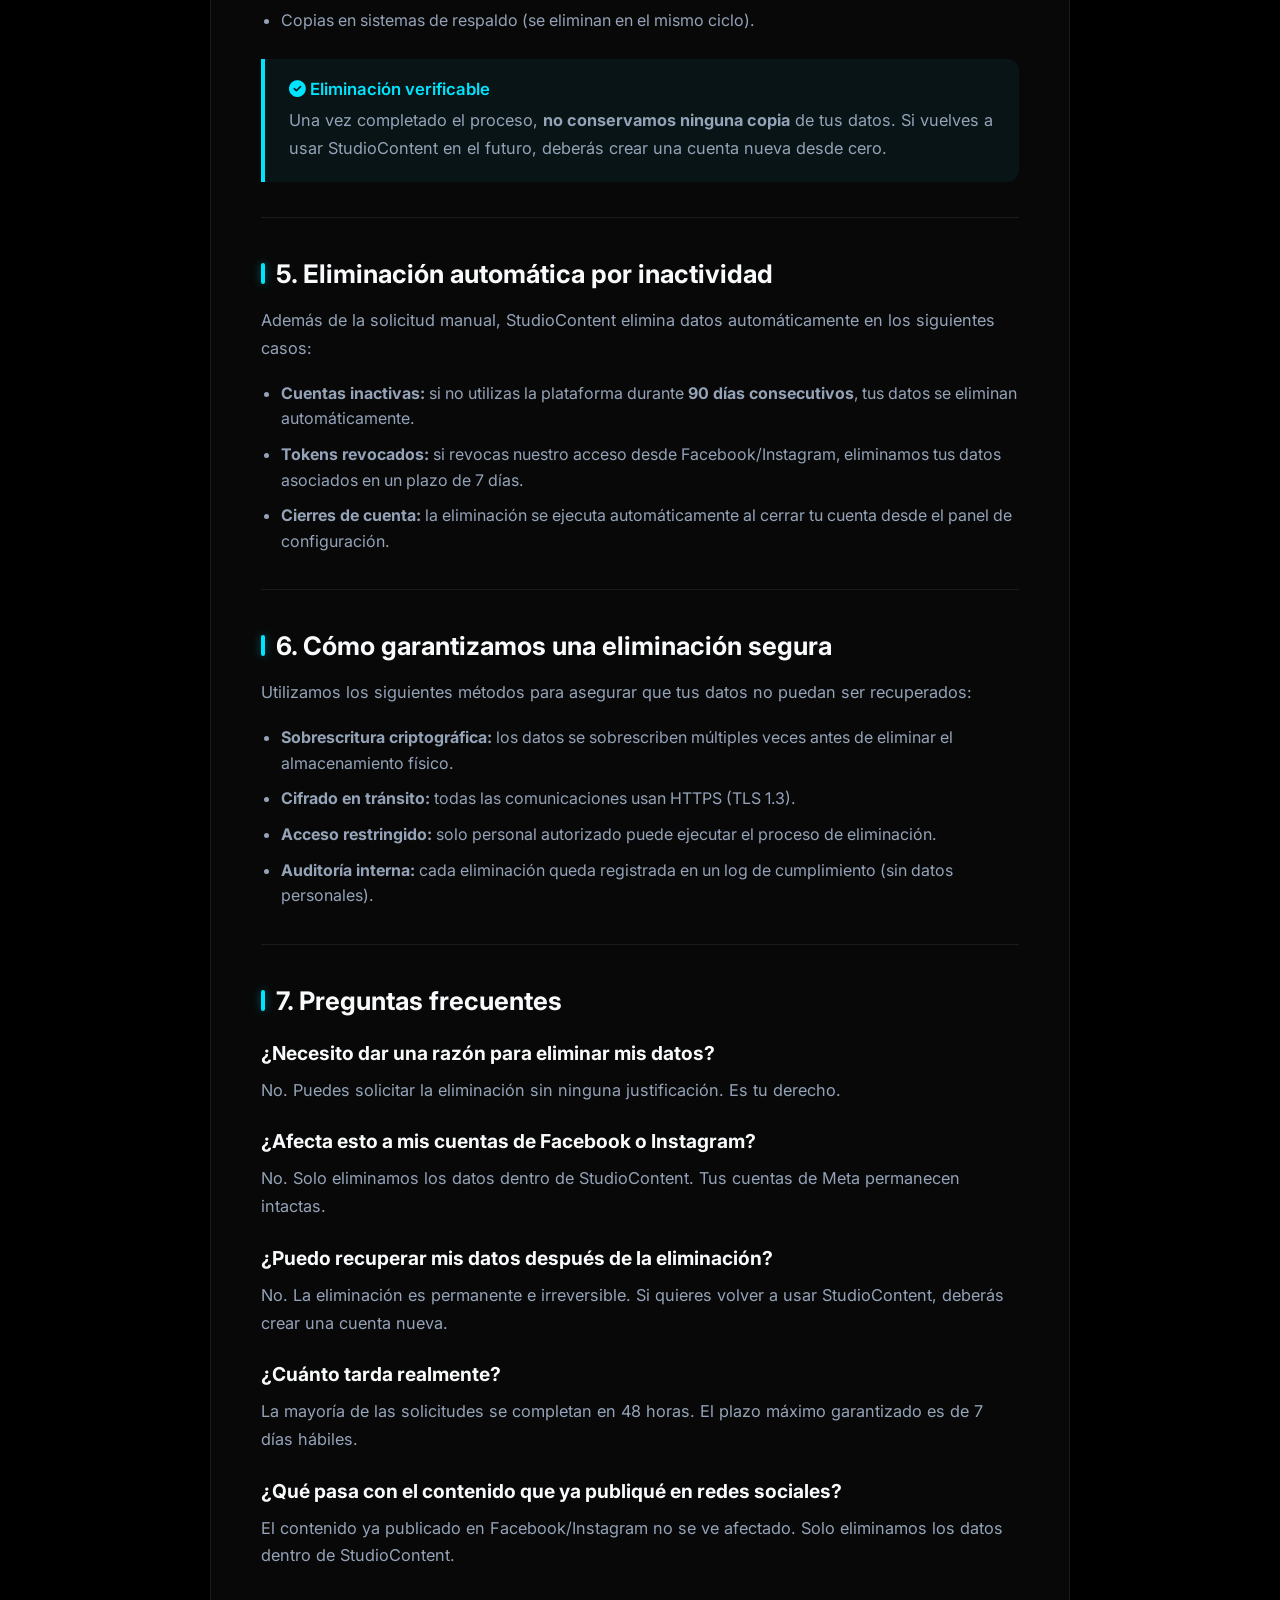
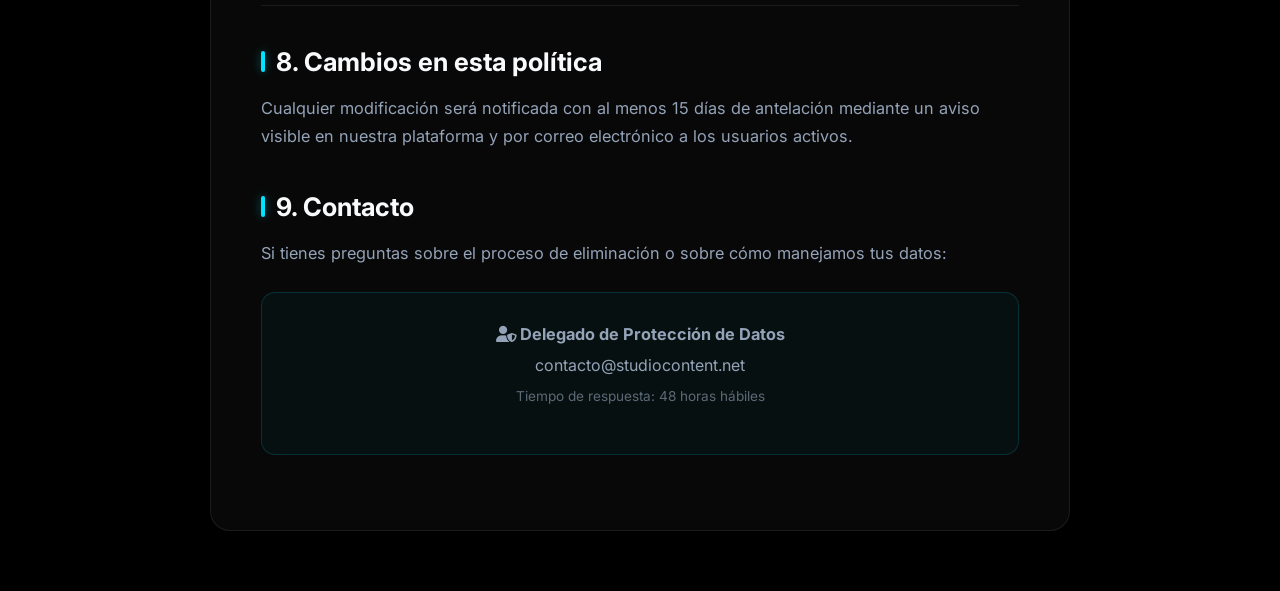
==== commit cf0128ac: "feat: popup CTA + Meta Pixel AddToCart/InitiateCheckout, extract CSS, WebP images, fix privacy page," ====
--- a/privacidad.html
+++ b/privacidad.html
@@ -10,8 +10,9 @@
   <link rel="preconnect" href="https://fonts.gstatic.com" crossorigin>
   <link href="https://fonts.googleapis.com/css2?family=Inter:wght@400;500;600;700;800&display=swap" rel="stylesheet">
 
-  <link rel="stylesheet" href="style.css" />
-
+  <!-- estilos inline propios de esta página -->
+
+  <link rel="icon" type="image/png" href="hero.png">
   <link rel="stylesheet" href="https://cdnjs.cloudflare.com/ajax/libs/font-awesome/6.5.0/css/all.min.css"
     integrity="sha512-..." crossorigin="anonymous" referrerpolicy="no-referrer" />
 
